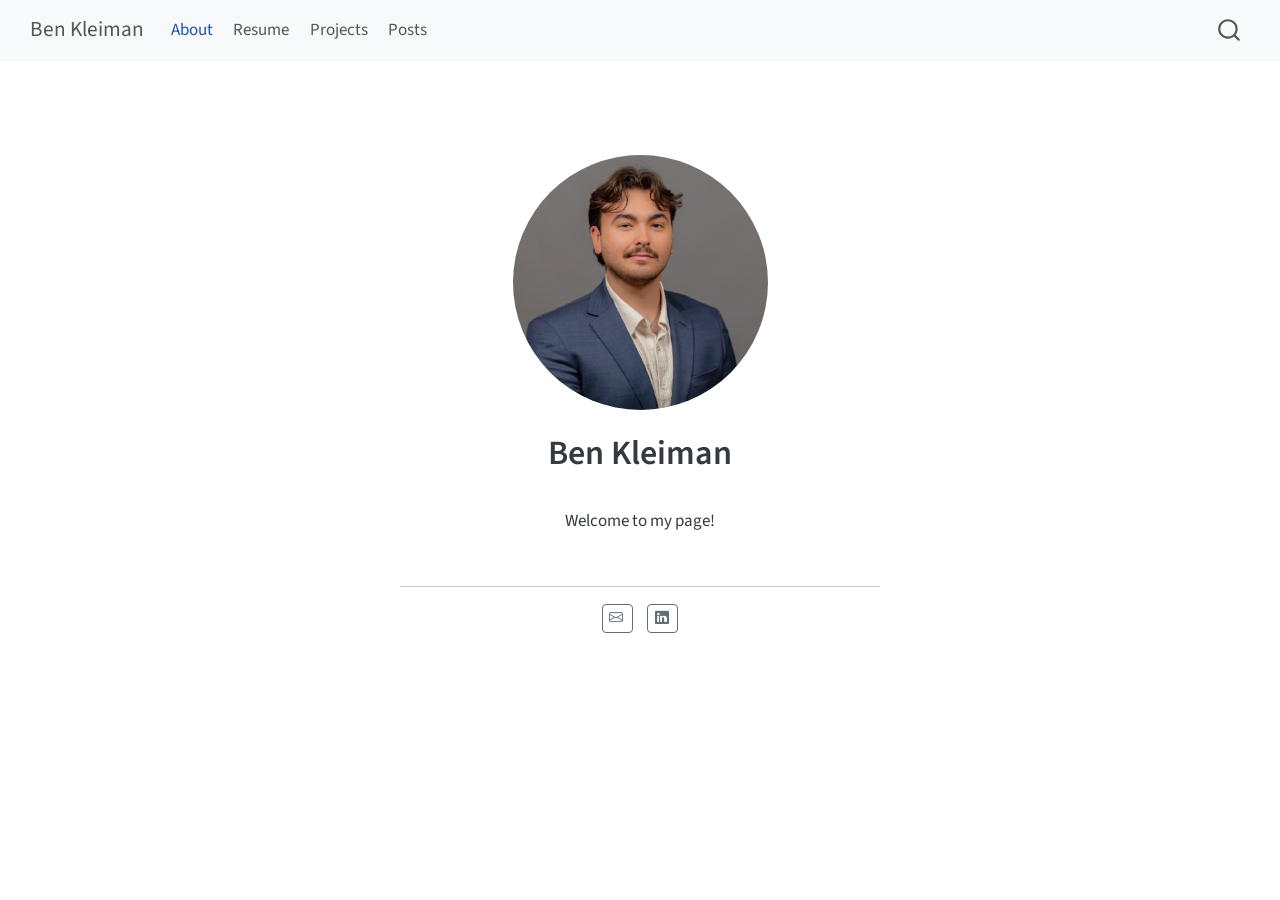
==== docs/index.html @ 10ce8291 "Initial website commit" ====
<!DOCTYPE html>
<html xmlns="http://www.w3.org/1999/xhtml" lang="en" xml:lang="en"><head>

<meta charset="utf-8">
<meta name="generator" content="quarto-1.9.13">

<meta name="viewport" content="width=device-width, initial-scale=1.0, user-scalable=yes">


<title>Ben Kleiman</title>
<style>
code{white-space: pre-wrap;}
span.smallcaps{font-variant: small-caps;}
div.columns{display: flex; gap: min(4vw, 1.5em);}
div.column{flex: auto; overflow-x: auto;}
div.hanging-indent{margin-left: 1.5em; text-indent: -1.5em;}
ul.task-list{list-style: none;}
ul.task-list li input[type="checkbox"] {
  width: 0.8em;
  margin: 0 0.8em 0.2em -1em; /* quarto-specific, see https://github.com/quarto-dev/quarto-cli/issues/4556 */ 
  vertical-align: middle;
}
</style>


<script src="site_libs/quarto-nav/quarto-nav.js"></script>
<script src="site_libs/quarto-nav/headroom.min.js"></script>
<script src="site_libs/clipboard/clipboard.min.js"></script>
<script src="site_libs/quarto-search/autocomplete.umd.js"></script>
<script src="site_libs/quarto-search/fuse.min.js"></script>
<script src="site_libs/quarto-search/quarto-search.js"></script>
<meta name="quarto:offset" content="./">
<script src="site_libs/quarto-html/quarto.js" type="module"></script>
<script src="site_libs/quarto-html/tabsets/tabsets.js" type="module"></script>
<script src="site_libs/quarto-html/axe/axe-check.js" type="module"></script>
<script src="site_libs/quarto-html/popper.min.js"></script>
<script src="site_libs/quarto-html/tippy.umd.min.js"></script>
<link href="site_libs/quarto-html/tippy.css" rel="stylesheet">
<link href="site_libs/quarto-html/quarto-syntax-highlighting-ac077c1e730dfeb5e42400639d17284e.css" rel="stylesheet" id="quarto-text-highlighting-styles">
<script src="site_libs/bootstrap/bootstrap.min.js"></script>
<link href="site_libs/bootstrap/bootstrap-icons.css" rel="stylesheet">
<link href="site_libs/bootstrap/bootstrap-eb32a7dd90f62a02b42dc210bb8b9802.min.css" rel="stylesheet" append-hash="true" id="quarto-bootstrap" data-mode="light">
<script id="quarto-search-options" type="application/json">{
  "location": "navbar",
  "copy-button": false,
  "collapse-after": 3,
  "panel-placement": "end",
  "type": "overlay",
  "limit": 50,
  "keyboard-shortcut": [
    "f",
    "/",
    "s"
  ],
  "show-item-context": false,
  "language": {
    "search-no-results-text": "No results",
    "search-matching-documents-text": "matching documents",
    "search-copy-link-title": "Copy link to search",
    "search-hide-matches-text": "Hide additional matches",
    "search-more-match-text": "more match in this document",
    "search-more-matches-text": "more matches in this document",
    "search-clear-button-title": "Clear",
    "search-text-placeholder": "",
    "search-detached-cancel-button-title": "Cancel",
    "search-submit-button-title": "Submit",
    "search-label": "Search"
  }
}</script>


<link rel="stylesheet" href="styles.css">
</head>

<body class="nav-fixed fullcontent quarto-light">

<div id="quarto-search-results"></div>
  <header id="quarto-header" class="headroom fixed-top">
    <nav class="navbar navbar-expand-lg " data-bs-theme="dark">
      <div class="navbar-container container-fluid">
      <div class="navbar-brand-container mx-auto">
    <a class="navbar-brand" href="./index.html">
    <span class="navbar-title">Ben Kleiman</span>
    </a>
  </div>
            <div id="quarto-search" class="" title="Search"></div>
          <button class="navbar-toggler" type="button" data-bs-toggle="collapse" data-bs-target="#navbarCollapse" aria-controls="navbarCollapse" role="menu" aria-expanded="false" aria-label="Toggle navigation" onclick="if (window.quartoToggleHeadroom) { window.quartoToggleHeadroom(); }">
  <span class="navbar-toggler-icon"></span>
</button>
          <div class="collapse navbar-collapse" id="navbarCollapse">
            <ul class="navbar-nav navbar-nav-scroll me-auto">
  <li class="nav-item">
    <a class="nav-link active" href="./index.html" aria-current="page"> 
<span class="menu-text">About</span></a>
  </li>  
  <li class="nav-item">
    <a class="nav-link" href="./resume.html"> 
<span class="menu-text">Resume</span></a>
  </li>  
  <li class="nav-item">
    <a class="nav-link" href="./projects.html"> 
<span class="menu-text">Projects</span></a>
  </li>  
  <li class="nav-item">
    <a class="nav-link" href="./posts.html"> 
<span class="menu-text">Posts</span></a>
  </li>  
</ul>
          </div> <!-- /navcollapse -->
            <div class="quarto-navbar-tools">
</div>
      </div> <!-- /container-fluid -->
    </nav>
</header>
<!-- content -->
<div id="quarto-content" class="quarto-container page-columns page-rows-contents page-layout-article page-navbar">
<!-- sidebar -->
<!-- margin-sidebar -->
    
<!-- main -->
<div class="quarto-about-jolla">
  <img src="files/profile_pic.jpg" class="about-image
  round " style="height: 15em; width: 15em;">
 <header id="title-block-header" class="quarto-title-block default">
<div class="quarto-title">
<h1 class="title">Ben Kleiman</h1>
</div>
<div class="quarto-title-meta">
  </div>
</header><main class="content" id="quarto-document-content">
<p>Welcome to my page!</p>


</main> 
  <hr class="about-sep">
   <div class="about-links">
  <a href="mailto:bkleiman@ucsd.edu" class="about-link" rel="" target="">
    <i class="bi bi-envelope"></i>
     <span class="about-link-text"></span>
  </a>
  <a href="https://www.linkedin.com/in/benjamin-kleiman-416ab3250/" class="about-link" rel="" target="">
    <i class="bi bi-linkedin"></i>
     <span class="about-link-text"></span>
  </a>
</div>
</div>
 <!-- /main -->
<script id="quarto-html-after-body" type="application/javascript">
  window.document.addEventListener("DOMContentLoaded", function (event) {
    const isCodeAnnotation = (el) => {
      for (const clz of el.classList) {
        if (clz.startsWith('code-annotation-')) {                     
          return true;
        }
      }
      return false;
    }
    const onCopySuccess = function(e) {
      // button target
      const button = e.trigger;
      // don't keep focus
      button.blur();
      // flash "checked"
      button.classList.add('code-copy-button-checked');
      var currentTitle = button.getAttribute("title");
      button.setAttribute("title", "Copied!");
      let tooltip;
      if (window.bootstrap) {
        button.setAttribute("data-bs-toggle", "tooltip");
        button.setAttribute("data-bs-placement", "left");
        button.setAttribute("data-bs-title", "Copied!");
        tooltip = new bootstrap.Tooltip(button, 
          { trigger: "manual", 
            customClass: "code-copy-button-tooltip",
            offset: [0, -8]});
        tooltip.show();    
      }
      setTimeout(function() {
        if (tooltip) {
          tooltip.hide();
          button.removeAttribute("data-bs-title");
          button.removeAttribute("data-bs-toggle");
          button.removeAttribute("data-bs-placement");
        }
        button.setAttribute("title", currentTitle);
        button.classList.remove('code-copy-button-checked');
      }, 1000);
      // clear code selection
      e.clearSelection();
    }
    const getTextToCopy = function(trigger) {
      const outerScaffold = trigger.parentElement.cloneNode(true);
      const codeEl = outerScaffold.querySelector('code');
      for (const childEl of codeEl.children) {
        if (isCodeAnnotation(childEl)) {
          childEl.remove();
        }
      }
      return codeEl.innerText;
    }
    const clipboard = new window.ClipboardJS('.code-copy-button:not([data-in-quarto-modal])', {
      text: getTextToCopy
    });
    clipboard.on('success', onCopySuccess);
    if (window.document.getElementById('quarto-embedded-source-code-modal')) {
      const clipboardModal = new window.ClipboardJS('.code-copy-button[data-in-quarto-modal]', {
        text: getTextToCopy,
        container: window.document.getElementById('quarto-embedded-source-code-modal')
      });
      clipboardModal.on('success', onCopySuccess);
    }
      var localhostRegex = new RegExp(/^(?:http|https):\/\/localhost\:?[0-9]*\//);
      var mailtoRegex = new RegExp(/^mailto:/);
        var filterRegex = new RegExp('/' + window.location.host + '/');
      var isInternal = (href) => {
          return filterRegex.test(href) || localhostRegex.test(href) || mailtoRegex.test(href);
      }
      // Inspect non-navigation links and adorn them if external
     var links = window.document.querySelectorAll('a[href]:not(.nav-link):not(.navbar-brand):not(.toc-action):not(.sidebar-link):not(.sidebar-item-toggle):not(.pagination-link):not(.no-external):not([aria-hidden]):not(.dropdown-item):not(.quarto-navigation-tool):not(.about-link)');
      for (var i=0; i<links.length; i++) {
        const link = links[i];
        if (!isInternal(link.href)) {
          // undo the damage that might have been done by quarto-nav.js in the case of
          // links that we want to consider external
          if (link.dataset.originalHref !== undefined) {
            link.href = link.dataset.originalHref;
          }
        }
      }
    function tippyHover(el, contentFn, onTriggerFn, onUntriggerFn) {
      const config = {
        allowHTML: true,
        maxWidth: 500,
        delay: 100,
        arrow: false,
        appendTo: function(el) {
            return el.parentElement;
        },
        interactive: true,
        interactiveBorder: 10,
        theme: 'quarto',
        placement: 'bottom-start',
      };
      if (contentFn) {
        config.content = contentFn;
      }
      if (onTriggerFn) {
        config.onTrigger = onTriggerFn;
      }
      if (onUntriggerFn) {
        config.onUntrigger = onUntriggerFn;
      }
      window.tippy(el, config); 
    }
    const noterefs = window.document.querySelectorAll('a[role="doc-noteref"]');
    for (var i=0; i<noterefs.length; i++) {
      const ref = noterefs[i];
      tippyHover(ref, function() {
        // use id or data attribute instead here
        let href = ref.getAttribute('data-footnote-href') || ref.getAttribute('href');
        try { href = new URL(href).hash; } catch {}
        const id = href.replace(/^#\/?/, "");
        const note = window.document.getElementById(id);
        if (note) {
          return note.innerHTML;
        } else {
          return "";
        }
      });
    }
    const xrefs = window.document.querySelectorAll('a.quarto-xref');
    const processXRef = (id, note) => {
      // Strip column container classes
      const stripColumnClz = (el) => {
        el.classList.remove("page-full", "page-columns");
        if (el.children) {
          for (const child of el.children) {
            stripColumnClz(child);
          }
        }
      }
      stripColumnClz(note)
      if (id === null || id.startsWith('sec-')) {
        // Special case sections, only their first couple elements
        const container = document.createElement("div");
        if (note.children && note.children.length > 2) {
          container.appendChild(note.children[0].cloneNode(true));
          for (let i = 1; i < note.children.length; i++) {
            const child = note.children[i];
            if (child.tagName === "P" && child.innerText === "") {
              continue;
            } else {
              container.appendChild(child.cloneNode(true));
              break;
            }
          }
          if (window.Quarto?.typesetMath) {
            window.Quarto.typesetMath(container);
          }
          return container.innerHTML
        } else {
          if (window.Quarto?.typesetMath) {
            window.Quarto.typesetMath(note);
          }
          return note.innerHTML;
        }
      } else {
        // Remove any anchor links if they are present
        const anchorLink = note.querySelector('a.anchorjs-link');
        if (anchorLink) {
          anchorLink.remove();
        }
        if (window.Quarto?.typesetMath) {
          window.Quarto.typesetMath(note);
        }
        if (note.classList.contains("callout")) {
          return note.outerHTML;
        } else {
          return note.innerHTML;
        }
      }
    }
    for (var i=0; i<xrefs.length; i++) {
      const xref = xrefs[i];
      tippyHover(xref, undefined, function(instance) {
        instance.disable();
        let url = xref.getAttribute('href');
        let hash = undefined; 
        if (url.startsWith('#')) {
          hash = url;
        } else {
          try { hash = new URL(url).hash; } catch {}
        }
        if (hash) {
          const id = hash.replace(/^#\/?/, "");
          const note = window.document.getElementById(id);
          if (note !== null) {
            try {
              const html = processXRef(id, note.cloneNode(true));
              instance.setContent(html);
            } finally {
              instance.enable();
              instance.show();
            }
          } else {
            // See if we can fetch this
            fetch(url.split('#')[0])
            .then(res => res.text())
            .then(html => {
              const parser = new DOMParser();
              const htmlDoc = parser.parseFromString(html, "text/html");
              const note = htmlDoc.getElementById(id);
              if (note !== null) {
                const html = processXRef(id, note);
                instance.setContent(html);
              } 
            }).finally(() => {
              instance.enable();
              instance.show();
            });
          }
        } else {
          // See if we can fetch a full url (with no hash to target)
          // This is a special case and we should probably do some content thinning / targeting
          fetch(url)
          .then(res => res.text())
          .then(html => {
            const parser = new DOMParser();
            const htmlDoc = parser.parseFromString(html, "text/html");
            const note = htmlDoc.querySelector('main.content');
            if (note !== null) {
              // This should only happen for chapter cross references
              // (since there is no id in the URL)
              // remove the first header
              if (note.children.length > 0 && note.children[0].tagName === "HEADER") {
                note.children[0].remove();
              }
              const html = processXRef(null, note);
              instance.setContent(html);
            } 
          }).finally(() => {
            instance.enable();
            instance.show();
          });
        }
      }, function(instance) {
      });
    }
        let selectedAnnoteEl;
        const selectorForAnnotation = ( cell, annotation) => {
          let cellAttr = 'data-code-cell="' + cell + '"';
          let lineAttr = 'data-code-annotation="' +  annotation + '"';
          const selector = 'span[' + cellAttr + '][' + lineAttr + ']';
          return selector;
        }
        const selectCodeLines = (annoteEl) => {
          const doc = window.document;
          const targetCell = annoteEl.getAttribute("data-target-cell");
          const targetAnnotation = annoteEl.getAttribute("data-target-annotation");
          const annoteSpan = window.document.querySelector(selectorForAnnotation(targetCell, targetAnnotation));
          const lines = annoteSpan.getAttribute("data-code-lines").split(",");
          const lineIds = lines.map((line) => {
            return targetCell + "-" + line;
          })
          let top = null;
          let height = null;
          let parent = null;
          if (lineIds.length > 0) {
              //compute the position of the single el (top and bottom and make a div)
              const el = window.document.getElementById(lineIds[0]);
              top = el.offsetTop;
              height = el.offsetHeight;
              parent = el.parentElement.parentElement;
            if (lineIds.length > 1) {
              const lastEl = window.document.getElementById(lineIds[lineIds.length - 1]);
              const bottom = lastEl.offsetTop + lastEl.offsetHeight;
              height = bottom - top;
            }
            if (top !== null && height !== null && parent !== null) {
              // cook up a div (if necessary) and position it 
              let div = window.document.getElementById("code-annotation-line-highlight");
              if (div === null) {
                div = window.document.createElement("div");
                div.setAttribute("id", "code-annotation-line-highlight");
                div.style.position = 'absolute';
                parent.appendChild(div);
              }
              div.style.top = top - 2 + "px";
              div.style.height = height + 4 + "px";
              div.style.left = 0;
              let gutterDiv = window.document.getElementById("code-annotation-line-highlight-gutter");
              if (gutterDiv === null) {
                gutterDiv = window.document.createElement("div");
                gutterDiv.setAttribute("id", "code-annotation-line-highlight-gutter");
                gutterDiv.style.position = 'absolute';
                const codeCell = window.document.getElementById(targetCell);
                const gutter = codeCell.querySelector('.code-annotation-gutter');
                gutter.appendChild(gutterDiv);
              }
              gutterDiv.style.top = top - 2 + "px";
              gutterDiv.style.height = height + 4 + "px";
            }
            selectedAnnoteEl = annoteEl;
          }
        };
        const unselectCodeLines = () => {
          const elementsIds = ["code-annotation-line-highlight", "code-annotation-line-highlight-gutter"];
          elementsIds.forEach((elId) => {
            const div = window.document.getElementById(elId);
            if (div) {
              div.remove();
            }
          });
          selectedAnnoteEl = undefined;
        };
          // Handle positioning of the toggle
      window.addEventListener(
        "resize",
        throttle(() => {
          elRect = undefined;
          if (selectedAnnoteEl) {
            selectCodeLines(selectedAnnoteEl);
          }
        }, 10)
      );
      function throttle(fn, ms) {
      let throttle = false;
      let timer;
        return (...args) => {
          if(!throttle) { // first call gets through
              fn.apply(this, args);
              throttle = true;
          } else { // all the others get throttled
              if(timer) clearTimeout(timer); // cancel #2
              timer = setTimeout(() => {
                fn.apply(this, args);
                timer = throttle = false;
              }, ms);
          }
        };
      }
        // Attach click handler to the DT
        const annoteDls = window.document.querySelectorAll('dt[data-target-cell]');
        for (const annoteDlNode of annoteDls) {
          annoteDlNode.addEventListener('click', (event) => {
            const clickedEl = event.target;
            if (clickedEl !== selectedAnnoteEl) {
              unselectCodeLines();
              const activeEl = window.document.querySelector('dt[data-target-cell].code-annotation-active');
              if (activeEl) {
                activeEl.classList.remove('code-annotation-active');
              }
              selectCodeLines(clickedEl);
              clickedEl.classList.add('code-annotation-active');
            } else {
              // Unselect the line
              unselectCodeLines();
              clickedEl.classList.remove('code-annotation-active');
            }
          });
        }
    const findCites = (el) => {
      const parentEl = el.parentElement;
      if (parentEl) {
        const cites = parentEl.dataset.cites;
        if (cites) {
          return {
            el,
            cites: cites.split(' ')
          };
        } else {
          return findCites(el.parentElement)
        }
      } else {
        return undefined;
      }
    };
    var bibliorefs = window.document.querySelectorAll('a[role="doc-biblioref"]');
    for (var i=0; i<bibliorefs.length; i++) {
      const ref = bibliorefs[i];
      const citeInfo = findCites(ref);
      if (citeInfo) {
        tippyHover(citeInfo.el, function() {
          var popup = window.document.createElement('div');
          citeInfo.cites.forEach(function(cite) {
            var citeDiv = window.document.createElement('div');
            citeDiv.classList.add('hanging-indent');
            citeDiv.classList.add('csl-entry');
            var biblioDiv = window.document.getElementById('ref-' + cite);
            if (biblioDiv) {
              citeDiv.innerHTML = biblioDiv.innerHTML;
            }
            popup.appendChild(citeDiv);
          });
          return popup.innerHTML;
        });
      }
    }
  });
  </script>
</div> <!-- /content -->




</body></html>
---- docs/site_libs/quarto-html/tippy.css ----
.tippy-box[data-animation=fade][data-state=hidden]{opacity:0}[data-tippy-root]{max-width:calc(100vw - 10px)}.tippy-box{position:relative;background-color:#333;color:#fff;border-radius:4px;font-size:14px;line-height:1.4;white-space:normal;outline:0;transition-property:transform,visibility,opacity}.tippy-box[data-placement^=top]>.tippy-arrow{bottom:0}.tippy-box[data-placement^=top]>.tippy-arrow:before{bottom:-7px;left:0;border-width:8px 8px 0;border-top-color:initial;transform-origin:center top}.tippy-box[data-placement^=bottom]>.tippy-arrow{top:0}.tippy-box[data-placement^=bottom]>.tippy-arrow:before{top:-7px;left:0;border-width:0 8px 8px;border-bottom-color:initial;transform-origin:center bottom}.tippy-box[data-placement^=left]>.tippy-arrow{right:0}.tippy-box[data-placement^=left]>.tippy-arrow:before{border-width:8px 0 8px 8px;border-left-color:initial;right:-7px;transform-origin:center left}.tippy-box[data-placement^=right]>.tippy-arrow{left:0}.tippy-box[data-placement^=right]>.tippy-arrow:before{left:-7px;border-width:8px 8px 8px 0;border-right-color:initial;transform-origin:center right}.tippy-box[data-inertia][data-state=visible]{transition-timing-function:cubic-bezier(.54,1.5,.38,1.11)}.tippy-arrow{width:16px;height:16px;color:#333}.tippy-arrow:before{content:"";position:absolute;border-color:transparent;border-style:solid}.tippy-content{position:relative;padding:5px 9px;z-index:1}
---- docs/site_libs/quarto-html/quarto-syntax-highlighting-ac077c1e730dfeb5e42400639d17284e.css ----
/* quarto syntax highlight colors */
:root {
  --quarto-hl-ot-color: #003B4F;
  --quarto-hl-at-color: #657422;
  --quarto-hl-ss-color: #20794D;
  --quarto-hl-an-color: #5E5E5E;
  --quarto-hl-fu-color: #4758AB;
  --quarto-hl-st-color: #20794D;
  --quarto-hl-cf-color: #003B4F;
  --quarto-hl-op-color: #5E5E5E;
  --quarto-hl-er-color: #AD0000;
  --quarto-hl-bn-color: #AD0000;
  --quarto-hl-al-color: #AD0000;
  --quarto-hl-va-color: #111111;
  --quarto-hl-bu-color: inherit;
  --quarto-hl-ex-color: inherit;
  --quarto-hl-pp-color: #AD0000;
  --quarto-hl-in-color: #5E5E5E;
  --quarto-hl-vs-color: #20794D;
  --quarto-hl-wa-color: #5E5E5E;
  --quarto-hl-do-color: #5E5E5E;
  --quarto-hl-im-color: #00769E;
  --quarto-hl-ch-color: #20794D;
  --quarto-hl-dt-color: #AD0000;
  --quarto-hl-fl-color: #AD0000;
  --quarto-hl-co-color: #5E5E5E;
  --quarto-hl-cv-color: #5E5E5E;
  --quarto-hl-cn-color: #8f5902;
  --quarto-hl-sc-color: #5E5E5E;
  --quarto-hl-dv-color: #AD0000;
  --quarto-hl-kw-color: #003B4F;
}

/* other quarto variables */
:root {
  --quarto-font-monospace: SFMono-Regular, Menlo, Monaco, Consolas, "Liberation Mono", "Courier New", monospace;
}

/* syntax highlight based on Pandoc's rules */
pre > code.sourceCode > span {
  color: #003B4F;
}

code.sourceCode > span {
  color: #003B4F;
}

div.sourceCode,
div.sourceCode pre.sourceCode {
  color: #003B4F;
}

/* Normal */
code span {
  color: #003B4F;
}

/* Alert */
code span.al {
  color: #AD0000;
  font-style: inherit;
}

/* Annotation */
code span.an {
  color: #5E5E5E;
  font-style: inherit;
}

/* Attribute */
code span.at {
  color: #657422;
  font-style: inherit;
}

/* BaseN */
code span.bn {
  color: #AD0000;
  font-style: inherit;
}

/* BuiltIn */
code span.bu {
  font-style: inherit;
}

/* ControlFlow */
code span.cf {
  color: #003B4F;
  font-weight: bold;
  font-style: inherit;
}

/* Char */
code span.ch {
  color: #20794D;
  font-style: inherit;
}

/* Constant */
code span.cn {
  color: #8f5902;
  font-style: inherit;
}

/* Comment */
code span.co {
  color: #5E5E5E;
  font-style: inherit;
}

/* CommentVar */
code span.cv {
  color: #5E5E5E;
  font-style: italic;
}

/* Documentation */
code span.do {
  color: #5E5E5E;
  font-style: italic;
}

/* DataType */
code span.dt {
  color: #AD0000;
  font-style: inherit;
}

/* DecVal */
code span.dv {
  color: #AD0000;
  font-style: inherit;
}

/* Error */
code span.er {
  color: #AD0000;
  font-style: inherit;
}

/* Extension */
code span.ex {
  font-style: inherit;
}

/* Float */
code span.fl {
  color: #AD0000;
  font-style: inherit;
}

/* Function */
code span.fu {
  color: #4758AB;
  font-style: inherit;
}

/* Import */
code span.im {
  color: #00769E;
  font-style: inherit;
}

/* Information */
code span.in {
  color: #5E5E5E;
  font-style: inherit;
}

/* Keyword */
code span.kw {
  color: #003B4F;
  font-weight: bold;
  font-style: inherit;
}

/* Operator */
code span.op {
  color: #5E5E5E;
  font-style: inherit;
}

/* Other */
code span.ot {
  color: #003B4F;
  font-style: inherit;
}

/* Preprocessor */
code span.pp {
  color: #AD0000;
  font-style: inherit;
}

/* SpecialChar */
code span.sc {
  color: #5E5E5E;
  font-style: inherit;
}

/* SpecialString */
code span.ss {
  color: #20794D;
  font-style: inherit;
}

/* String */
code span.st {
  color: #20794D;
  font-style: inherit;
}

/* Variable */
code span.va {
  color: #111111;
  font-style: inherit;
}

/* VerbatimString */
code span.vs {
  color: #20794D;
  font-style: inherit;
}

/* Warning */
code span.wa {
  color: #5E5E5E;
  font-style: italic;
}

.prevent-inlining {
  content: "</";
}

/*# sourceMappingURL=1ea6d01bc6c35c1b2edc43c07bed6db0.css.map */
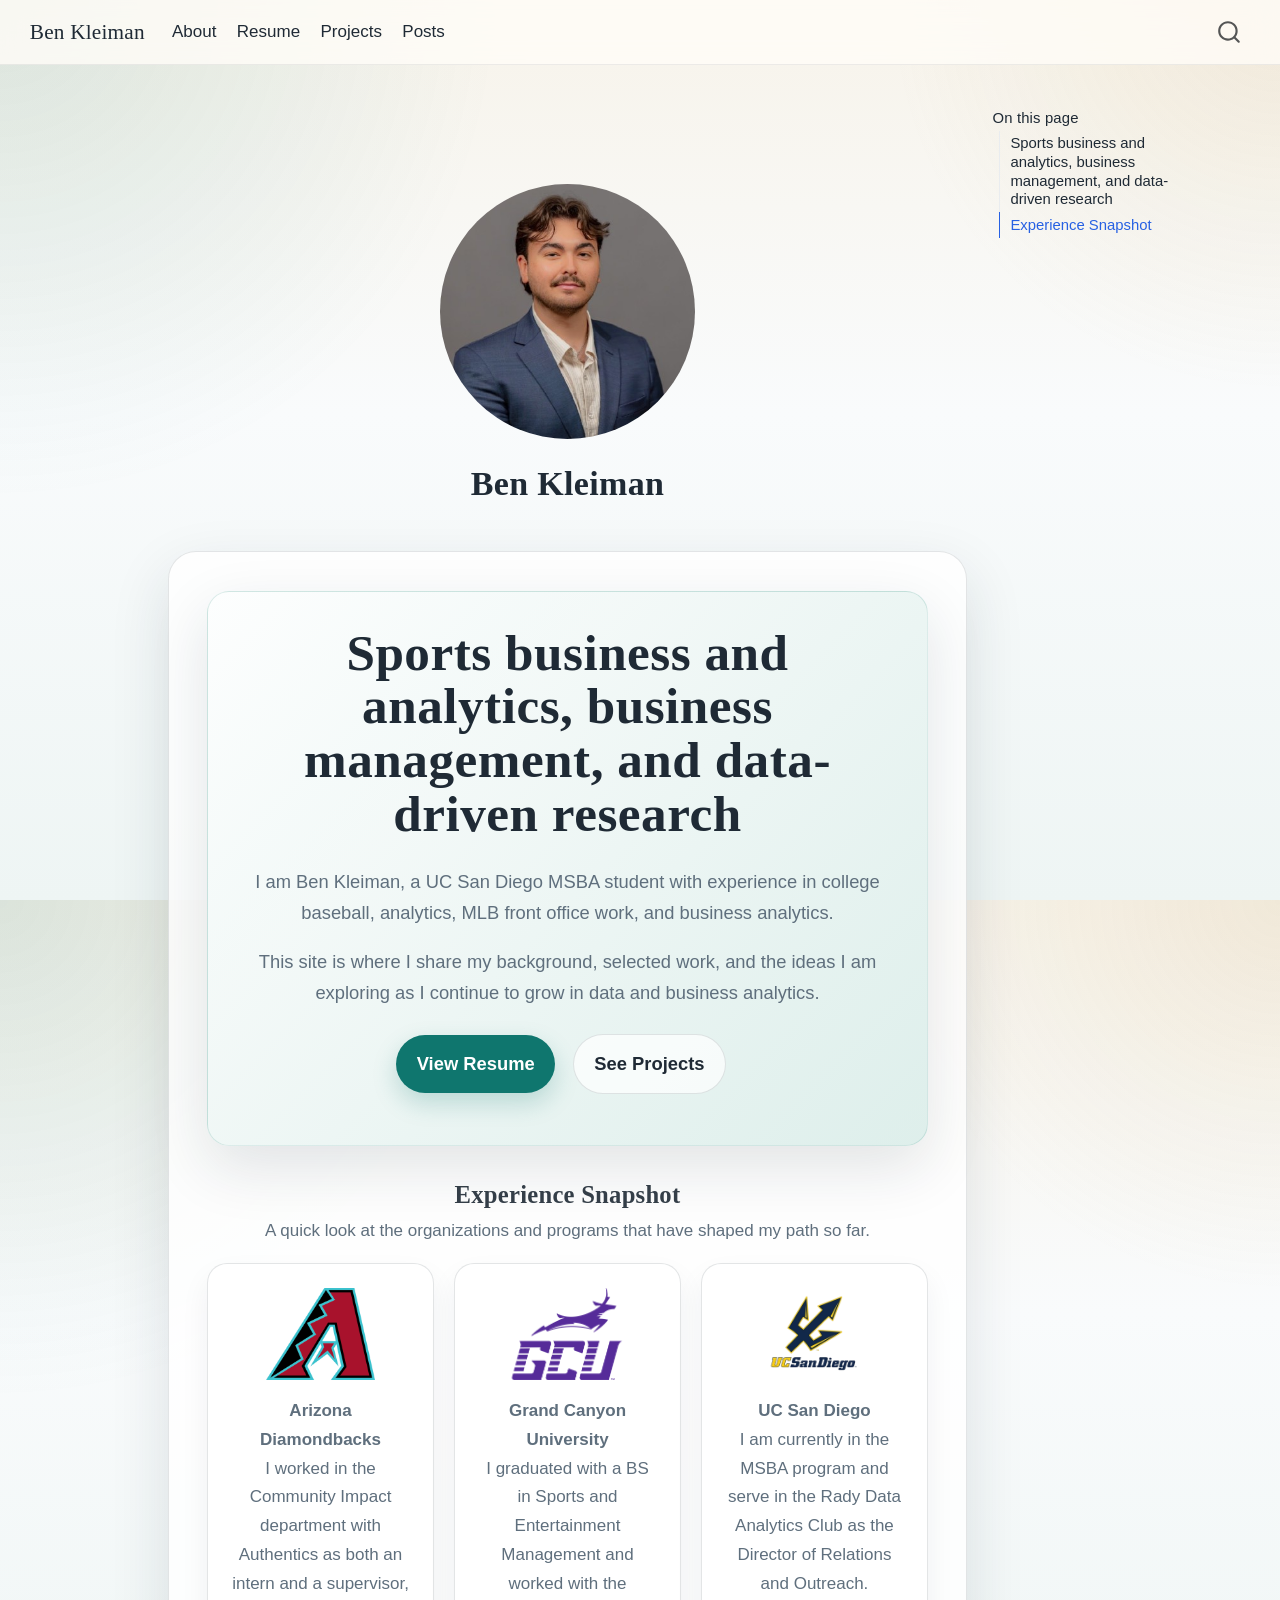
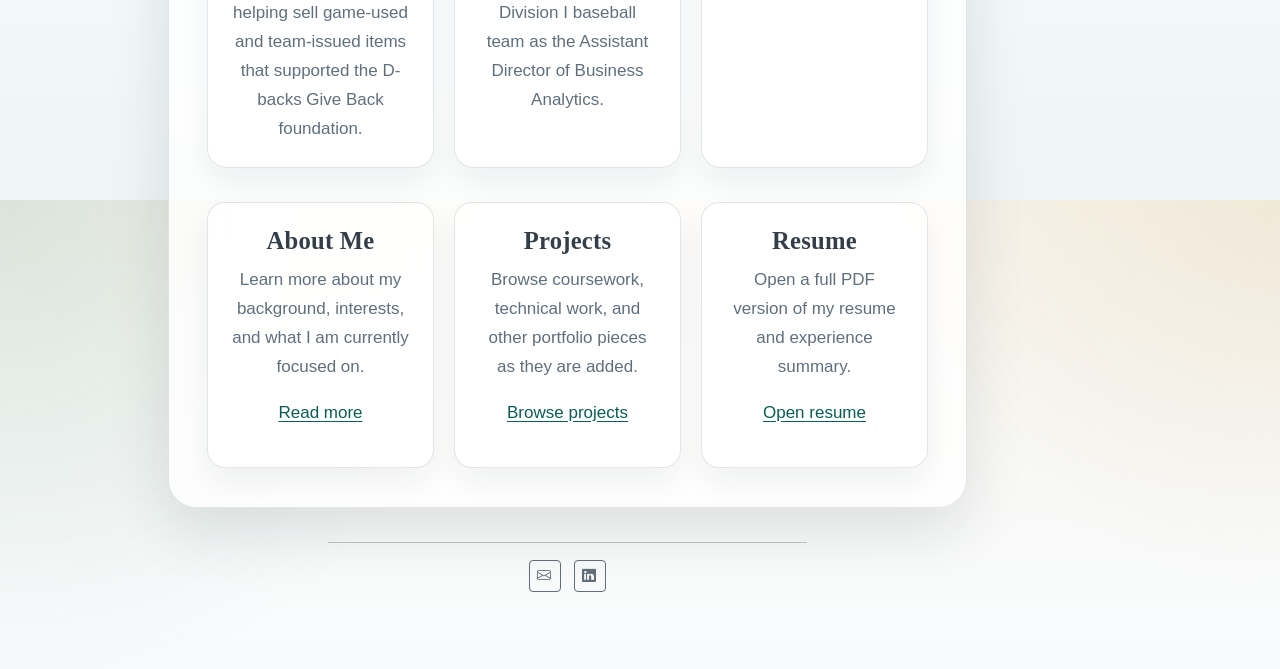
==== commit 8431f4bd: "Refresh portfolio site design and content" ====
--- a/docs/index.html
+++ b/docs/index.html
@@ -72,7 +72,7 @@
 <link rel="stylesheet" href="styles.css">
 </head>
 
-<body class="nav-fixed fullcontent quarto-light">
+<body class="nav-fixed quarto-light">
 
 <div id="quarto-search-results"></div>
   <header id="quarto-header" class="headroom fixed-top">
@@ -116,7 +116,15 @@
 <div id="quarto-content" class="quarto-container page-columns page-rows-contents page-layout-article page-navbar">
 <!-- sidebar -->
 <!-- margin-sidebar -->
-    
+    <div id="quarto-margin-sidebar" class="sidebar margin-sidebar">
+        <nav id="TOC" role="doc-toc" class="toc-active">
+    <h2 id="toc-title">On this page</h2>
+  <ul>
+  <li><a href="#sports-business-and-analytics-business-management-and-data-driven-research" id="toc-sports-business-and-analytics-business-management-and-data-driven-research" class="nav-link active" data-scroll-target="#sports-business-and-analytics-business-management-and-data-driven-research">Sports business and analytics, business management, and data-driven research</a></li>
+  <li><a href="#experience-snapshot" id="toc-experience-snapshot" class="nav-link" data-scroll-target="#experience-snapshot">Experience Snapshot</a></li>
+  </ul>
+</nav>
+    </div>
 <!-- main -->
 <div class="quarto-about-jolla">
   <img src="files/profile_pic.jpg" class="about-image
@@ -128,7 +136,48 @@
 <div class="quarto-title-meta">
   </div>
 </header><main class="content" id="quarto-document-content">
-<p>Welcome to my page!</p>
+
+<section id="sports-business-and-analytics-business-management-and-data-driven-research" class="level2 hero-panel">
+<h2 data-anchor-id="sports-business-and-analytics-business-management-and-data-driven-research">Sports business and analytics, business management, and data-driven research</h2>
+<p>I am Ben Kleiman, a UC San Diego MSBA student with experience in college baseball, analytics, MLB front office work, and business analytics.</p>
+<p>This site is where I share my background, selected work, and the ideas I am exploring as I continue to grow in data and business analytics.</p>
+<p><a href="./resume.html" class="hero-button">View Resume</a> <a href="./projects.html" class="hero-button hero-button-secondary">See Projects</a></p>
+</section>
+<section id="experience-snapshot" class="level3 journey-panel">
+<h3 data-anchor-id="experience-snapshot">Experience Snapshot</h3>
+<p>A quick look at the organizations and programs that have shaped my path so far.</p>
+<div class="journey-grid">
+<div class="journey-card">
+<p><img src="files/Arizona_Diamondbacks_logo_teal.svg.png" class="journey-logo img-fluid" alt="Arizona Diamondbacks"> <strong>Arizona Diamondbacks</strong></p>
+<p>I worked in the Community Impact department with Authentics as both an intern and a supervisor, helping sell game-used and team-issued items that supported the D-backs Give Back foundation.</p>
+</div>
+<div class="journey-card">
+<p><img src="files/GCU_Lope.webp" class="journey-logo img-fluid" alt="Grand Canyon University"> <strong>Grand Canyon University</strong></p>
+<p>I graduated with a BS in Sports and Entertainment Management and worked with the Division I baseball team as the Assistant Director of Business Analytics.</p>
+</div>
+<div class="journey-card">
+<p><img src="files/ucsd_logo.avif" class="journey-logo img-fluid" alt="UC San Diego"> <strong>UC San Diego</strong></p>
+<p>I am currently in the MSBA program and serve in the Rady Data Analytics Club as the Director of Relations and Outreach.</p>
+</div>
+</div>
+</section>
+<div class="quick-grid">
+<section id="about-me" class="level3 quick-card">
+<h3 data-anchor-id="about-me">About Me</h3>
+<p>Learn more about my background, interests, and what I am currently focused on.</p>
+<p><a href="./about.html">Read more</a></p>
+</section>
+<section id="projects" class="level3 quick-card">
+<h3 data-anchor-id="projects">Projects</h3>
+<p>Browse coursework, technical work, and other portfolio pieces as they are added.</p>
+<p><a href="./projects.html">Browse projects</a></p>
+</section>
+<section id="resume" class="level3 quick-card">
+<h3 data-anchor-id="resume">Resume</h3>
+<p>Open a full PDF version of my resume and experience summary.</p>
+<p><a href="./resume.html">Open resume</a></p>
+</section>
+</div>
 
 
 </main> 
--- a/docs/styles.css
+++ b/docs/styles.css
@@ -0,0 +1,243 @@
+/* Academic portfolio refresh */
+
+:root {
+  --bk-ink: #1f2a35;
+  --bk-muted: #5f6f7d;
+  --bk-accent: #0f766e;
+  --bk-accent-dark: #0b5c56;
+  --bk-highlight: #dbeeea;
+  --bk-paper: #fffdf8;
+  --bk-surface: rgba(255, 255, 255, 0.82);
+  --bk-border: rgba(31, 42, 53, 0.12);
+  --bk-shadow: 0 22px 60px rgba(24, 39, 56, 0.12);
+  --bk-radius: 22px;
+}
+
+body {
+  color: var(--bk-ink);
+  background:
+    radial-gradient(circle at top left, rgba(15, 118, 110, 0.12), transparent 32%),
+    radial-gradient(circle at top right, rgba(201, 168, 107, 0.14), transparent 25%),
+    linear-gradient(180deg, #f7f3ea 0%, #f9fbfc 46%, #eef5f4 100%);
+  font-family: "Avenir Next", "Segoe UI", "Helvetica Neue", sans-serif;
+  line-height: 1.7;
+}
+
+h1, h2, h3, h4, .navbar-title {
+  font-family: "Palatino Linotype", "Book Antiqua", Palatino, serif;
+  letter-spacing: 0.01em;
+}
+
+.navbar {
+  background: rgba(255, 253, 248, 0.8) !important;
+  backdrop-filter: blur(14px);
+  border-bottom: 1px solid rgba(31, 42, 53, 0.08);
+}
+
+.navbar-brand, .nav-link, .navbar-title {
+  color: var(--bk-ink) !important;
+}
+
+.navbar-brand:hover, .nav-link:hover, .nav-link:focus {
+  color: var(--bk-accent) !important;
+}
+
+#quarto-content {
+  padding-top: 1.5rem;
+}
+
+main.content {
+  background: var(--bk-surface);
+  border: 1px solid var(--bk-border);
+  border-radius: 28px;
+  box-shadow: var(--bk-shadow);
+  padding: 2.25rem;
+}
+
+#title-block-header {
+  margin-bottom: 1.75rem;
+}
+
+.quarto-title-banner {
+  background: transparent;
+}
+
+.hero-panel {
+  background:
+    linear-gradient(135deg, rgba(255, 255, 255, 0.9), rgba(219, 238, 234, 0.9)),
+    linear-gradient(135deg, rgba(15, 118, 110, 0.08), rgba(201, 168, 107, 0.08));
+  border: 1px solid rgba(15, 118, 110, 0.14);
+  border-radius: var(--bk-radius);
+  box-shadow: var(--bk-shadow);
+  padding: 2rem;
+  margin: 0 0 2rem 0;
+}
+
+.hero-panel h2 {
+  font-size: clamp(2rem, 4vw, 3.25rem);
+  line-height: 1.05;
+  margin-bottom: 1rem;
+}
+
+.hero-panel p {
+  font-size: 1.08rem;
+  max-width: 44rem;
+  color: var(--bk-muted);
+}
+
+.hero-button {
+  display: inline-block;
+  margin: 0.5rem 0.75rem 0 0;
+  padding: 0.8rem 1.2rem;
+  border-radius: 999px;
+  background: var(--bk-accent);
+  color: #ffffff !important;
+  text-decoration: none;
+  font-weight: 600;
+  transition: transform 0.2s ease, background-color 0.2s ease, box-shadow 0.2s ease;
+  box-shadow: 0 10px 24px rgba(15, 118, 110, 0.22);
+}
+
+.hero-button:hover,
+.hero-button:focus {
+  background: var(--bk-accent-dark);
+  transform: translateY(-2px);
+}
+
+.hero-button-secondary {
+  background: rgba(255, 255, 255, 0.7);
+  color: var(--bk-ink) !important;
+  border: 1px solid rgba(31, 42, 53, 0.12);
+  box-shadow: none;
+}
+
+.hero-button-secondary:hover,
+.hero-button-secondary:focus {
+  background: #ffffff;
+}
+
+.quick-grid {
+  display: grid;
+  grid-template-columns: repeat(3, minmax(0, 1fr));
+  gap: 1.2rem;
+  margin-top: 1rem;
+}
+
+.quick-card {
+  background: rgba(255, 255, 255, 0.76);
+  border: 1px solid var(--bk-border);
+  border-radius: 18px;
+  padding: 1.35rem;
+  min-height: 100%;
+  box-shadow: 0 14px 30px rgba(24, 39, 56, 0.06);
+}
+
+.quick-card h3 {
+  margin-top: 0;
+  margin-bottom: 0.6rem;
+}
+
+.quick-card p,
+.page-intro {
+  color: var(--bk-muted);
+}
+
+.page-intro {
+  font-size: 1.05rem;
+  margin-bottom: 1.5rem;
+  padding: 1rem 1.1rem;
+  border-left: 4px solid var(--bk-accent);
+  background: rgba(255, 255, 255, 0.6);
+  border-radius: 0 14px 14px 0;
+}
+
+.listing-grid .quarto-grid-item,
+.quarto-grid-item.card,
+.listing-default .quarto-post {
+  background: rgba(255, 255, 255, 0.76);
+  border: 1px solid var(--bk-border);
+  border-radius: 18px;
+  box-shadow: 0 14px 30px rgba(24, 39, 56, 0.06);
+}
+
+a {
+  color: var(--bk-accent-dark);
+}
+
+a:hover,
+a:focus {
+  color: var(--bk-accent);
+}
+
+.embed-pdf,
+iframe {
+  border-radius: 16px;
+  overflow: hidden;
+  box-shadow: 0 18px 40px rgba(24, 39, 56, 0.12);
+}
+
+@media (max-width: 900px) {
+  main.content {
+    padding: 1.3rem;
+    border-radius: 22px;
+  }
+
+  .quick-grid {
+    grid-template-columns: 1fr;
+  }
+
+  .journey-grid {
+    grid-template-columns: 1fr;
+  }
+
+  .hero-panel {
+    padding: 1.4rem;
+  }
+}
+
+
+.journey-panel {
+  margin: 0 0 2rem 0;
+}
+
+.journey-panel h3 {
+  margin-bottom: 0.45rem;
+}
+
+.journey-panel > p {
+  color: var(--bk-muted);
+  margin-bottom: 1rem;
+}
+
+.journey-grid {
+  display: grid;
+  grid-template-columns: repeat(3, minmax(0, 1fr));
+  gap: 1.2rem;
+}
+
+.journey-card {
+  background: rgba(255, 255, 255, 0.78);
+  border: 1px solid var(--bk-border);
+  border-radius: 20px;
+  padding: 1.4rem;
+  box-shadow: 0 14px 30px rgba(24, 39, 56, 0.06);
+  text-align: center;
+}
+
+.journey-card h4 {
+  margin: 0 0 0.5rem 0;
+}
+
+.journey-card p {
+  color: var(--bk-muted);
+  margin-bottom: 0;
+}
+
+.journey-logo {
+  display: block;
+  width: 100%;
+  max-width: 170px;
+  height: 92px;
+  object-fit: contain;
+  margin: 0 auto 1rem auto;
+}
